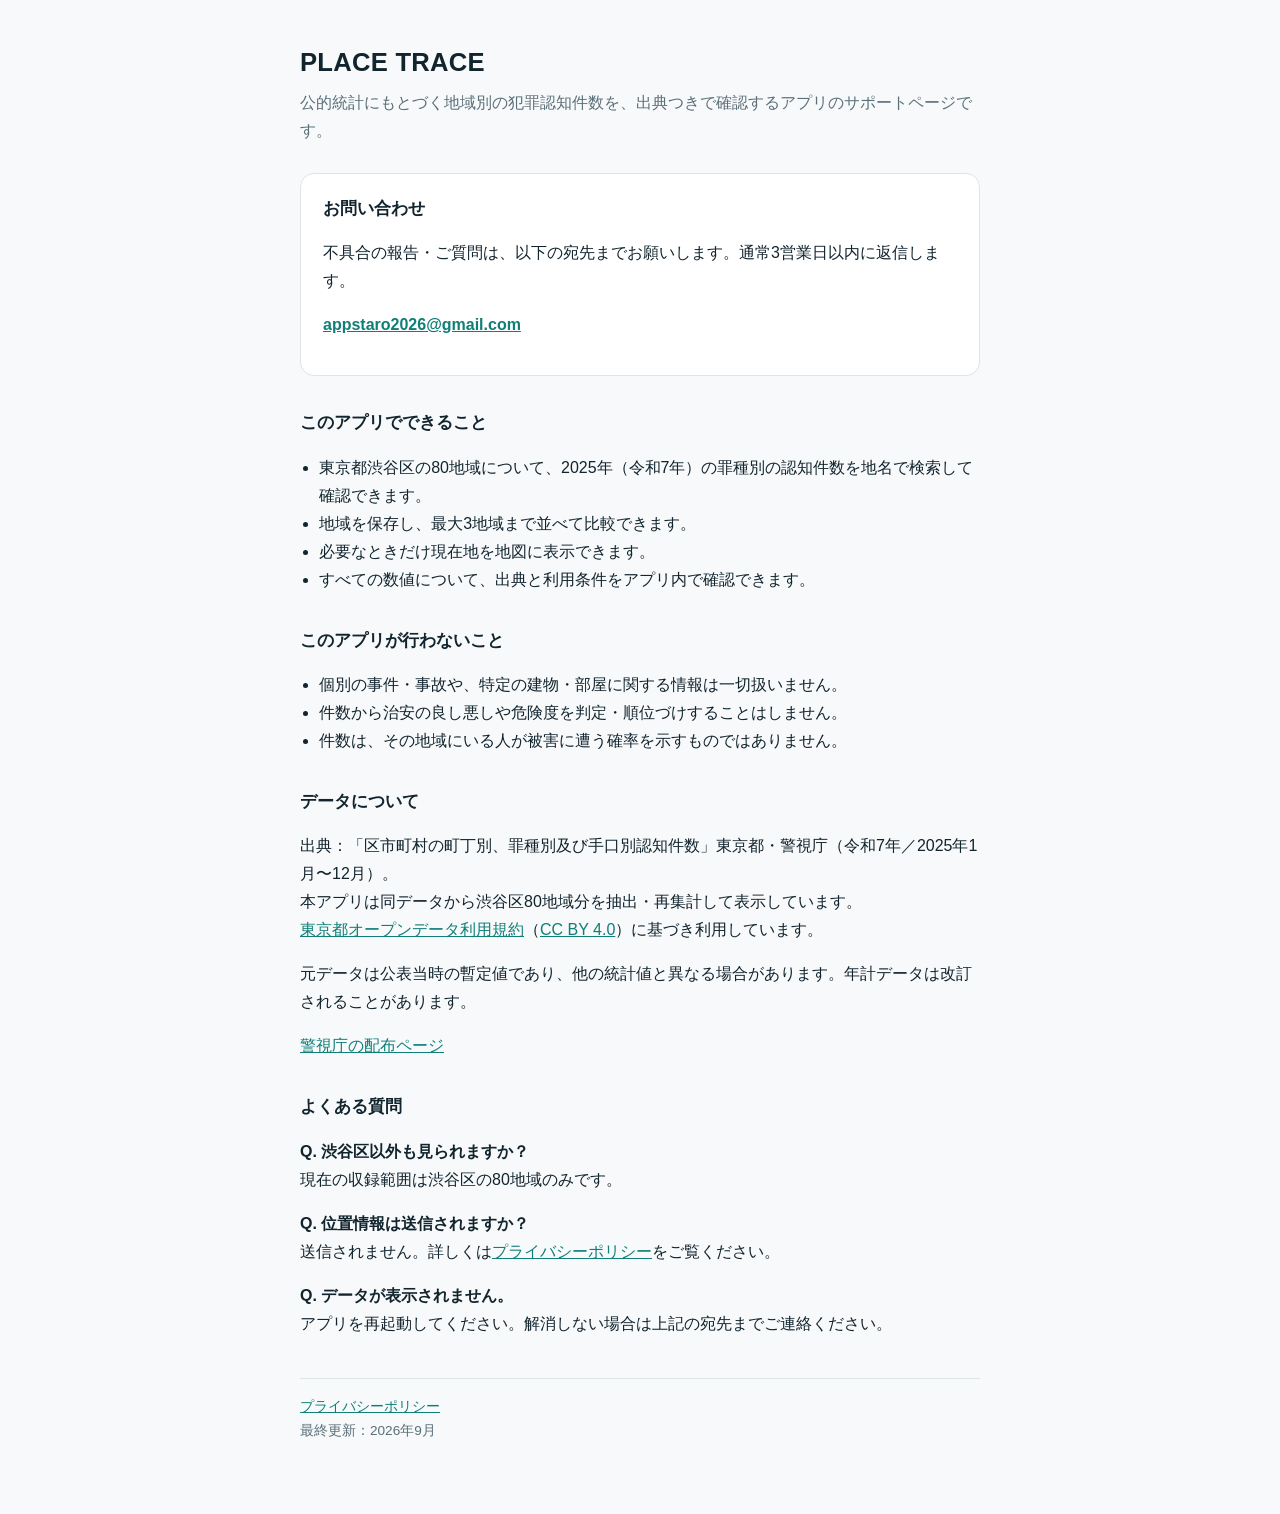
==== index.html @ 6f41b445 "Publish the PLACE TRACE support page and privacy policy App Store Connect requires a reachable priva" ====
<!doctype html>
<html lang="ja">
<meta charset="utf-8">
<meta name="viewport" content="width=device-width, initial-scale=1, viewport-fit=cover">
<title>PLACE TRACE — サポート</title>
<style>
  :root { color-scheme: light dark; --fg:#12242e; --muted:#5b6f79; --bg:#f7f9fa; --card:#fff; --line:#dde5e9; --accent:#0f7f78; }
  @media (prefers-color-scheme: dark) {
    :root { --fg:#e6eef1; --muted:#9db0b9; --bg:#0b1c26; --card:#12262f; --line:#22404c; --accent:#48ccc0; }
  }
  * { box-sizing: border-box; }
  body { margin:0; background:var(--bg); color:var(--fg);
         font:16px/1.75 -apple-system,BlinkMacSystemFont,"Hiragino Sans","Noto Sans JP",sans-serif; }
  .wrap { max-width:720px; margin:0 auto; padding:40px 20px 72px; }
  h1 { font-size:1.6rem; margin:0 0 4px; letter-spacing:.01em; }
  h2 { font-size:1.05rem; margin:32px 0 8px; }
  p, li { color:var(--fg); }
  .lead { color:var(--muted); margin:0 0 28px; }
  .card { background:var(--card); border:1px solid var(--line); border-radius:14px; padding:20px 22px; margin:16px 0; }
  a { color:var(--accent); }
  code { background:rgba(127,127,127,.14); padding:1px 5px; border-radius:5px; font-size:.9em; }
  footer { color:var(--muted); font-size:.85rem; margin-top:40px; border-top:1px solid var(--line); padding-top:16px; }
  ul { padding-left:1.2em; }
</style>
<div class="wrap">
  <h1>PLACE TRACE</h1>
  <p class="lead">公的統計にもとづく地域別の犯罪認知件数を、出典つきで確認するアプリのサポートページです。</p>

  <div class="card">
    <h2 style="margin-top:0">お問い合わせ</h2>
    <p>不具合の報告・ご質問は、以下の宛先までお願いします。通常3営業日以内に返信します。</p>
    <p><strong><a href="mailto:appstaro2026@gmail.com">appstaro2026@gmail.com</a></strong></p>
  </div>

  <h2>このアプリでできること</h2>
  <ul>
    <li>東京都渋谷区の80地域について、2025年（令和7年）の罪種別の認知件数を地名で検索して確認できます。</li>
    <li>地域を保存し、最大3地域まで並べて比較できます。</li>
    <li>必要なときだけ現在地を地図に表示できます。</li>
    <li>すべての数値について、出典と利用条件をアプリ内で確認できます。</li>
  </ul>

  <h2>このアプリが行わないこと</h2>
  <ul>
    <li>個別の事件・事故や、特定の建物・部屋に関する情報は一切扱いません。</li>
    <li>件数から治安の良し悪しや危険度を判定・順位づけすることはしません。</li>
    <li>件数は、その地域にいる人が被害に遭う確率を示すものではありません。</li>
  </ul>

  <h2>データについて</h2>
  <p>出典：「区市町村の町丁別、罪種別及び手口別認知件数」東京都・警視庁（令和7年／2025年1月〜12月）。<br>
  本アプリは同データから渋谷区80地域分を抽出・再集計して表示しています。<br>
  <a href="https://portal.data.metro.tokyo.lg.jp/terms/">東京都オープンデータ利用規約</a>（<a href="https://creativecommons.org/licenses/by/4.0/deed.ja">CC BY 4.0</a>）に基づき利用しています。</p>
  <p>元データは公表当時の暫定値であり、他の統計値と異なる場合があります。年計データは改訂されることがあります。</p>
  <p><a href="https://www.keishicho.metro.tokyo.lg.jp/about_mpd/jokyo_tokei/jokyo/ninchikensu.html">警視庁の配布ページ</a></p>

  <h2>よくある質問</h2>
  <p><strong>Q. 渋谷区以外も見られますか？</strong><br>現在の収録範囲は渋谷区の80地域のみです。</p>
  <p><strong>Q. 位置情報は送信されますか？</strong><br>送信されません。詳しくは<a href="privacy.html">プライバシーポリシー</a>をご覧ください。</p>
  <p><strong>Q. データが表示されません。</strong><br>アプリを再起動してください。解消しない場合は上記の宛先までご連絡ください。</p>

  <footer>
    <a href="privacy.html">プライバシーポリシー</a><br>
    最終更新：2026年9月
  </footer>
</div>
</html>
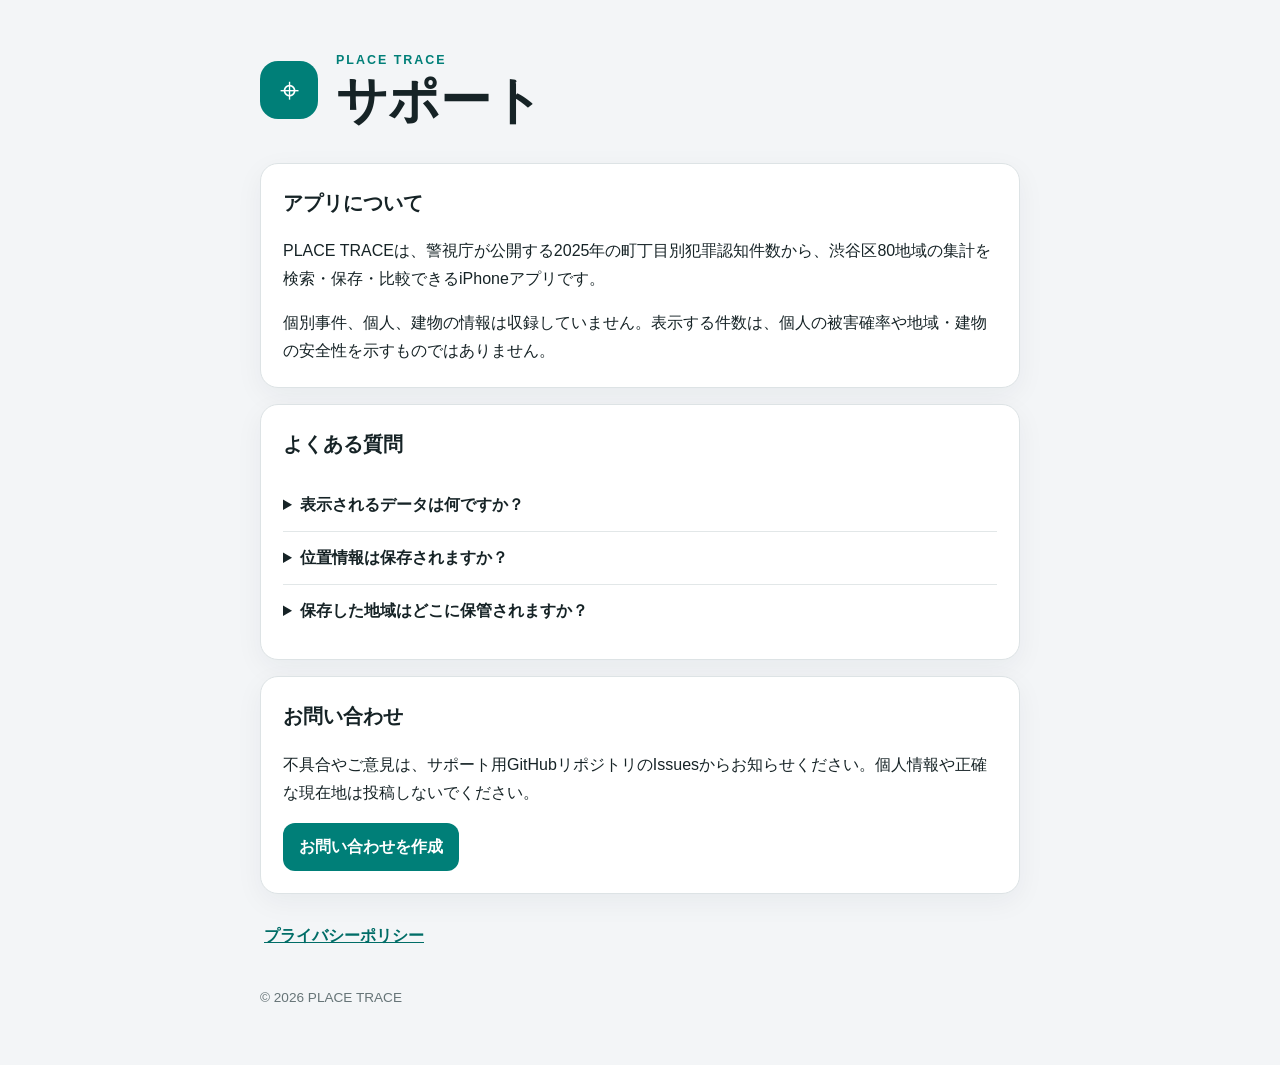
==== commit 6096e840: "Publish PLACE TRACE support site" ====
--- a/index.html
+++ b/index.html
@@ -1,67 +1,54 @@
 <!doctype html>
 <html lang="ja">
-<meta charset="utf-8">
-<meta name="viewport" content="width=device-width, initial-scale=1, viewport-fit=cover">
-<title>PLACE TRACE — サポート</title>
-<style>
-  :root { color-scheme: light dark; --fg:#12242e; --muted:#5b6f79; --bg:#f7f9fa; --card:#fff; --line:#dde5e9; --accent:#0f7f78; }
-  @media (prefers-color-scheme: dark) {
-    :root { --fg:#e6eef1; --muted:#9db0b9; --bg:#0b1c26; --card:#12262f; --line:#22404c; --accent:#48ccc0; }
-  }
-  * { box-sizing: border-box; }
-  body { margin:0; background:var(--bg); color:var(--fg);
-         font:16px/1.75 -apple-system,BlinkMacSystemFont,"Hiragino Sans","Noto Sans JP",sans-serif; }
-  .wrap { max-width:720px; margin:0 auto; padding:40px 20px 72px; }
-  h1 { font-size:1.6rem; margin:0 0 4px; letter-spacing:.01em; }
-  h2 { font-size:1.05rem; margin:32px 0 8px; }
-  p, li { color:var(--fg); }
-  .lead { color:var(--muted); margin:0 0 28px; }
-  .card { background:var(--card); border:1px solid var(--line); border-radius:14px; padding:20px 22px; margin:16px 0; }
-  a { color:var(--accent); }
-  code { background:rgba(127,127,127,.14); padding:1px 5px; border-radius:5px; font-size:.9em; }
-  footer { color:var(--muted); font-size:.85rem; margin-top:40px; border-top:1px solid var(--line); padding-top:16px; }
-  ul { padding-left:1.2em; }
-</style>
-<div class="wrap">
-  <h1>PLACE TRACE</h1>
-  <p class="lead">公的統計にもとづく地域別の犯罪認知件数を、出典つきで確認するアプリのサポートページです。</p>
+<head>
+  <meta charset="utf-8">
+  <meta name="viewport" content="width=device-width, initial-scale=1">
+  <meta name="color-scheme" content="light dark">
+  <title>PLACE TRACE サポート</title>
+  <link rel="stylesheet" href="styles.css">
+</head>
+<body>
+  <main>
+    <header>
+      <span class="mark" aria-hidden="true">⌖</span>
+      <div>
+        <p class="eyebrow">PLACE TRACE</p>
+        <h1>サポート</h1>
+      </div>
+    </header>
 
-  <div class="card">
-    <h2 style="margin-top:0">お問い合わせ</h2>
-    <p>不具合の報告・ご質問は、以下の宛先までお願いします。通常3営業日以内に返信します。</p>
-    <p><strong><a href="mailto:appstaro2026@gmail.com">appstaro2026@gmail.com</a></strong></p>
-  </div>
+    <section>
+      <h2>アプリについて</h2>
+      <p>PLACE TRACEは、警視庁が公開する2025年の町丁目別犯罪認知件数から、渋谷区80地域の集計を検索・保存・比較できるiPhoneアプリです。</p>
+      <p>個別事件、個人、建物の情報は収録していません。表示する件数は、個人の被害確率や地域・建物の安全性を示すものではありません。</p>
+    </section>
 
-  <h2>このアプリでできること</h2>
-  <ul>
-    <li>東京都渋谷区の80地域について、2025年（令和7年）の罪種別の認知件数を地名で検索して確認できます。</li>
-    <li>地域を保存し、最大3地域まで並べて比較できます。</li>
-    <li>必要なときだけ現在地を地図に表示できます。</li>
-    <li>すべての数値について、出典と利用条件をアプリ内で確認できます。</li>
-  </ul>
+    <section>
+      <h2>よくある質問</h2>
+      <details>
+        <summary>表示されるデータは何ですか？</summary>
+        <p>警視庁の2025年公開統計を、渋谷区の町丁目単位で集計したものです。出典と利用条件はアプリ内の「出典」で確認できます。</p>
+      </details>
+      <details>
+        <summary>位置情報は保存されますか？</summary>
+        <p>保存されません。現在地ボタンを押したときだけ端末上で一時的に使用し、位置履歴を作成しません。</p>
+      </details>
+      <details>
+        <summary>保存した地域はどこに保管されますか？</summary>
+        <p>端末内にのみ保存され、開発者のサーバーへ送信されません。</p>
+      </details>
+    </section>
 
-  <h2>このアプリが行わないこと</h2>
-  <ul>
-    <li>個別の事件・事故や、特定の建物・部屋に関する情報は一切扱いません。</li>
-    <li>件数から治安の良し悪しや危険度を判定・順位づけすることはしません。</li>
-    <li>件数は、その地域にいる人が被害に遭う確率を示すものではありません。</li>
-  </ul>
+    <section>
+      <h2>お問い合わせ</h2>
+      <p>不具合やご意見は、サポート用GitHubリポジトリのIssuesからお知らせください。個人情報や正確な現在地は投稿しないでください。</p>
+      <p><a class="button" href="https://github.com/kntst10-crypto/place-trace-support/issues/new">お問い合わせを作成</a></p>
+    </section>
 
-  <h2>データについて</h2>
-  <p>出典：「区市町村の町丁別、罪種別及び手口別認知件数」東京都・警視庁（令和7年／2025年1月〜12月）。<br>
-  本アプリは同データから渋谷区80地域分を抽出・再集計して表示しています。<br>
-  <a href="https://portal.data.metro.tokyo.lg.jp/terms/">東京都オープンデータ利用規約</a>（<a href="https://creativecommons.org/licenses/by/4.0/deed.ja">CC BY 4.0</a>）に基づき利用しています。</p>
-  <p>元データは公表当時の暫定値であり、他の統計値と異なる場合があります。年計データは改訂されることがあります。</p>
-  <p><a href="https://www.keishicho.metro.tokyo.lg.jp/about_mpd/jokyo_tokei/jokyo/ninchikensu.html">警視庁の配布ページ</a></p>
-
-  <h2>よくある質問</h2>
-  <p><strong>Q. 渋谷区以外も見られますか？</strong><br>現在の収録範囲は渋谷区の80地域のみです。</p>
-  <p><strong>Q. 位置情報は送信されますか？</strong><br>送信されません。詳しくは<a href="privacy.html">プライバシーポリシー</a>をご覧ください。</p>
-  <p><strong>Q. データが表示されません。</strong><br>アプリを再起動してください。解消しない場合は上記の宛先までご連絡ください。</p>
-
-  <footer>
-    <a href="privacy.html">プライバシーポリシー</a><br>
-    最終更新：2026年9月
-  </footer>
-</div>
+    <nav aria-label="関連ページ">
+      <a href="privacy.html">プライバシーポリシー</a>
+    </nav>
+    <footer>© 2026 PLACE TRACE</footer>
+  </main>
+</body>
 </html>
--- a/styles.css
+++ b/styles.css
@@ -0,0 +1,32 @@
+:root {
+  font-family: -apple-system, BlinkMacSystemFont, "Hiragino Sans", "Yu Gothic", sans-serif;
+  color: #162326;
+  background: #f3f5f7;
+  line-height: 1.75;
+}
+* { box-sizing: border-box; }
+body { margin: 0; padding: 32px 18px 56px; }
+main { max-width: 760px; margin: 0 auto; }
+header { display: flex; align-items: center; gap: 18px; margin: 18px 0 32px; }
+.mark { display: grid; place-items: center; width: 58px; height: 58px; border-radius: 18px; background: #007f78; color: white; font-size: 34px; }
+.eyebrow { margin: 0; color: #007f78; font-size: .78rem; font-weight: 800; letter-spacing: .16em; }
+h1 { margin: 0; font-size: clamp(2rem, 8vw, 3.2rem); line-height: 1.15; }
+h2 { margin-top: 0; font-size: 1.25rem; }
+section { margin: 16px 0; padding: 22px; border: 1px solid #dde3e5; border-radius: 18px; background: #fff; box-shadow: 0 8px 28px rgba(17, 47, 50, .05); }
+p:last-child { margin-bottom: 0; }
+details { padding: 12px 0; border-top: 1px solid #e2e7e8; }
+details:first-of-type { border-top: 0; }
+summary { cursor: pointer; font-weight: 700; }
+a { color: #006d67; font-weight: 700; }
+.button { display: inline-block; padding: 10px 16px; border-radius: 12px; color: #fff; background: #007f78; text-decoration: none; }
+nav { margin: 28px 4px; }
+.date, footer { color: #667477; }
+footer { margin-top: 36px; font-size: .85rem; }
+@media (prefers-color-scheme: dark) {
+  :root { color: #edf4f3; background: #101718; }
+  section { border-color: #2a3a3c; background: #182224; box-shadow: none; }
+  details { border-color: #2a3a3c; }
+  a { color: #6ddbd1; }
+  .button { color: #071210; background: #6ddbd1; }
+  .date, footer { color: #a7b4b5; }
+}
